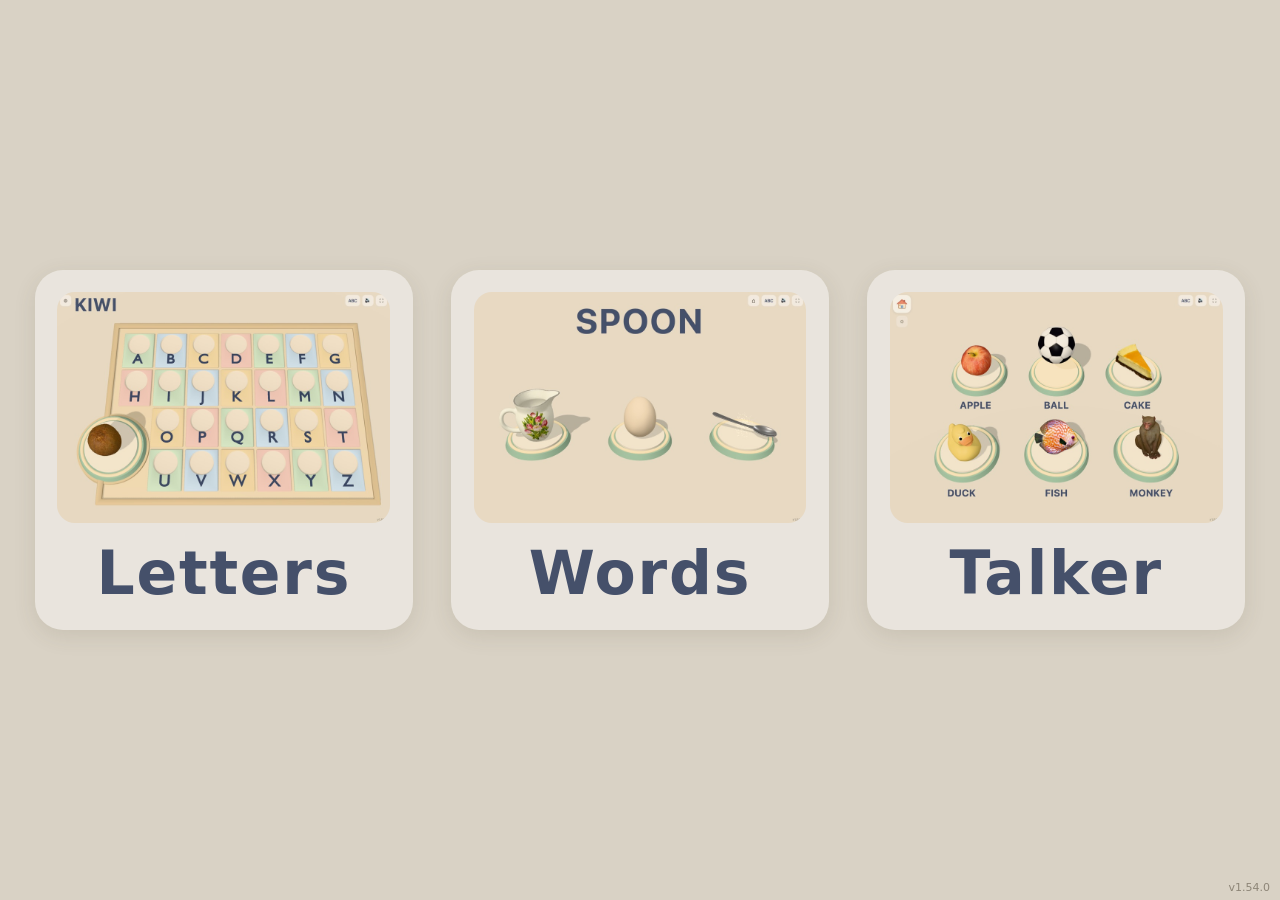
==== index.html @ b6e57cfb "v1.54.0: Sonia (Azure en-GB-SoniaNeural) recorded voice for every word, Find the …, and letter lines" ====
<!doctype html>
<html lang="en">
<head>
<meta charset="utf-8">
<meta name="viewport" content="width=device-width, initial-scale=1, viewport-fit=cover, user-scalable=no">
<meta name="theme-color" content="#d9d2c5">
<title>Mystery Box</title>
<link rel="manifest" href="manifest.webmanifest">
<link rel="icon" href="icon.svg">
<style>
  html, body { margin: 0; height: 100%; overflow: hidden; background: #d9d2c5; overscroll-behavior: none;
         -webkit-touch-callout: none; -webkit-user-select: none; user-select: none; -webkit-tap-highlight-color: transparent; touch-action: none; }
  main { height: 100dvh; display: flex; align-items: center; justify-content: center; gap: 3vw; padding: 0 4vw; box-sizing: border-box; }
  /* one big card per game: a picture of it and its name */
  a.game { display: flex; flex-direction: column; align-items: center; gap: 2.2dvh; text-decoration: none; color: #45506a;
           background: rgba(255,255,255,.4); border-radius: 28px; padding: 2.5dvh 2.5dvh 3dvh; box-shadow: 0 6px 22px rgba(80,70,50,.12);
           transition: transform .5s ease; }
  a.game:active { transform: scale(.97); }
  a.game img { display: block; width: min(26vw, 50dvh * 1.44); aspect-ratio: 1.44; object-fit: cover; border-radius: 18px; }
  a.game span { font: 700 clamp(28px, 7dvh, 60px)/1 system-ui, -apple-system, sans-serif; letter-spacing: .03em; }
  #ver { position: fixed; right: 10px; bottom: 6px; font: 11px system-ui, sans-serif; color: #8d8577; pointer-events: none; }
</style>
</head>
<body>
<main>
  <a class="game" href="letters.html"><img src="assets/splash/letters.jpg?v=1.54.0" alt=""><span>Letters</span></a>
  <a class="game" href="words.html"><img src="assets/splash/words.jpg?v=1.54.0" alt=""><span>Words</span></a>
  <a class="game" href="talk.html"><img src="assets/splash/talk.jpg?v=1.54.0" alt=""><span>Talker</span></a>
</main>
<div id="ver">v1.54.0</div>
<script>
  for (const ev of ['gesturestart', 'gesturechange', 'gestureend', 'dblclick', 'contextmenu']) document.addEventListener(ev, e => e.preventDefault(), { passive: false });
  document.addEventListener('touchmove', e => e.preventDefault(), { passive: false });
</script>
</body>
</html>
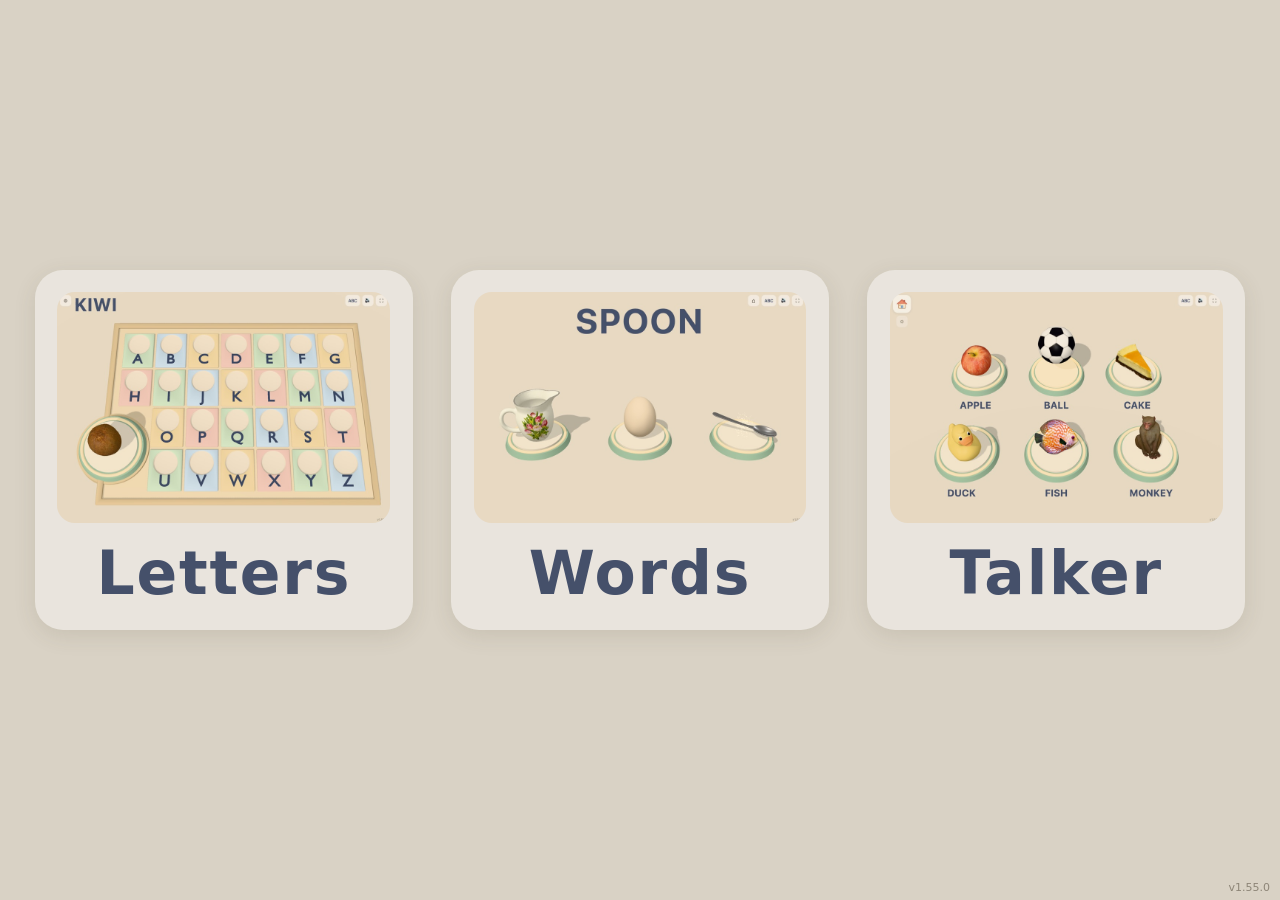
==== commit 84b5ddfe: "v1.55.0: letter flags - when a placed object hides a letter from the camera, a small flag with that " ====
--- a/index.html
+++ b/index.html
@@ -23,11 +23,11 @@
 </head>
 <body>
 <main>
-  <a class="game" href="letters.html"><img src="assets/splash/letters.jpg?v=1.54.0" alt=""><span>Letters</span></a>
-  <a class="game" href="words.html"><img src="assets/splash/words.jpg?v=1.54.0" alt=""><span>Words</span></a>
-  <a class="game" href="talk.html"><img src="assets/splash/talk.jpg?v=1.54.0" alt=""><span>Talker</span></a>
+  <a class="game" href="letters.html"><img src="assets/splash/letters.jpg?v=1.55.0" alt=""><span>Letters</span></a>
+  <a class="game" href="words.html"><img src="assets/splash/words.jpg?v=1.55.0" alt=""><span>Words</span></a>
+  <a class="game" href="talk.html"><img src="assets/splash/talk.jpg?v=1.55.0" alt=""><span>Talker</span></a>
 </main>
-<div id="ver">v1.54.0</div>
+<div id="ver">v1.55.0</div>
 <script>
   for (const ev of ['gesturestart', 'gesturechange', 'gestureend', 'dblclick', 'contextmenu']) document.addEventListener(ev, e => e.preventDefault(), { passive: false });
   document.addEventListener('touchmove', e => e.preventDefault(), { passive: false });
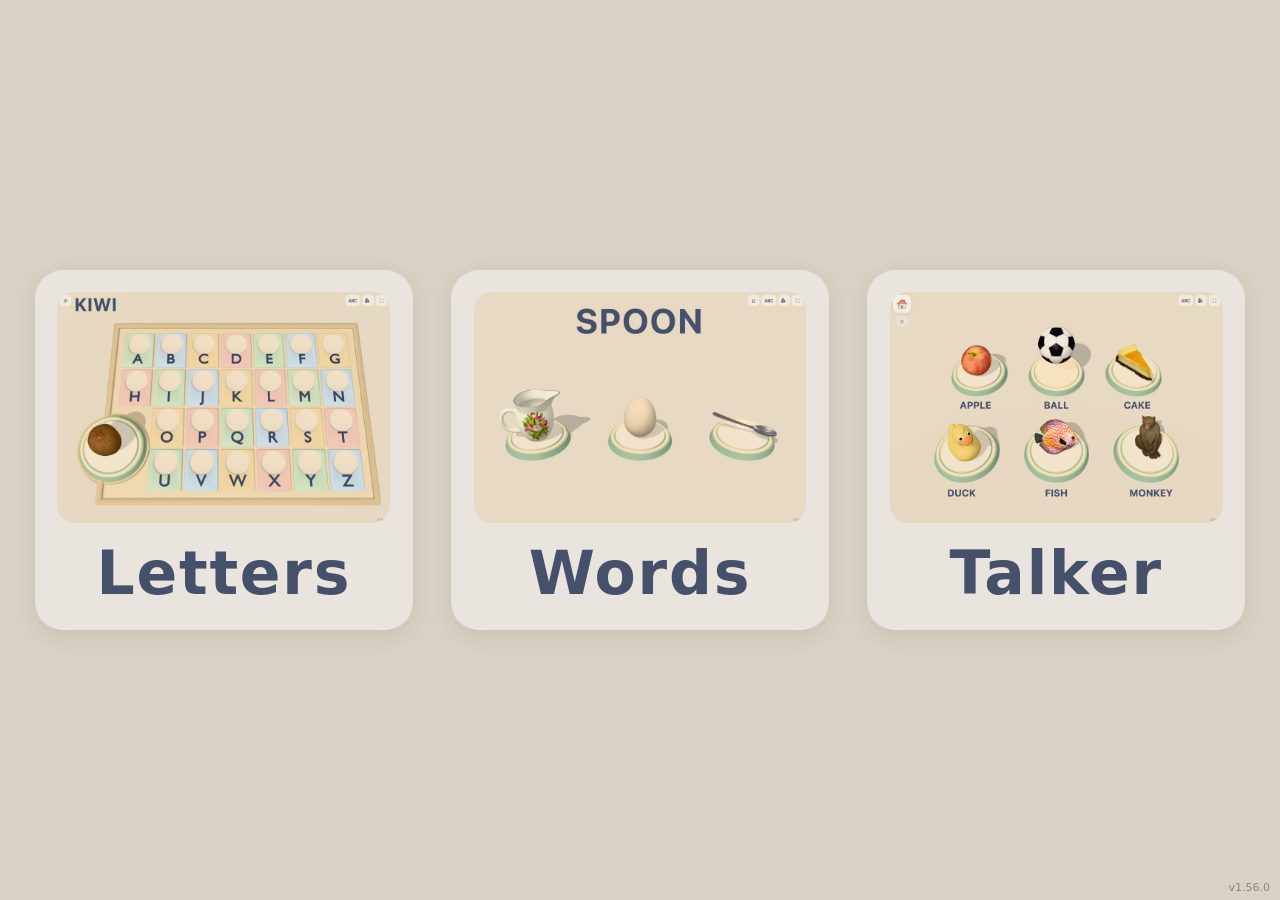
==== commit 912cf8b9: "v1.56.0: Letters board seen straight on from above; objects tip towards the camera to be seen side o" ====
--- a/index.html
+++ b/index.html
@@ -23,11 +23,11 @@
 </head>
 <body>
 <main>
-  <a class="game" href="letters.html"><img src="assets/splash/letters.jpg?v=1.55.0" alt=""><span>Letters</span></a>
-  <a class="game" href="words.html"><img src="assets/splash/words.jpg?v=1.55.0" alt=""><span>Words</span></a>
-  <a class="game" href="talk.html"><img src="assets/splash/talk.jpg?v=1.55.0" alt=""><span>Talker</span></a>
+  <a class="game" href="letters.html"><img src="assets/splash/letters.jpg?v=1.56.0" alt=""><span>Letters</span></a>
+  <a class="game" href="words.html"><img src="assets/splash/words.jpg?v=1.56.0" alt=""><span>Words</span></a>
+  <a class="game" href="talk.html"><img src="assets/splash/talk.jpg?v=1.56.0" alt=""><span>Talker</span></a>
 </main>
-<div id="ver">v1.55.0</div>
+<div id="ver">v1.56.0</div>
 <script>
   for (const ev of ['gesturestart', 'gesturechange', 'gestureend', 'dblclick', 'contextmenu']) document.addEventListener(ev, e => e.preventDefault(), { passive: false });
   document.addEventListener('touchmove', e => e.preventDefault(), { passive: false });
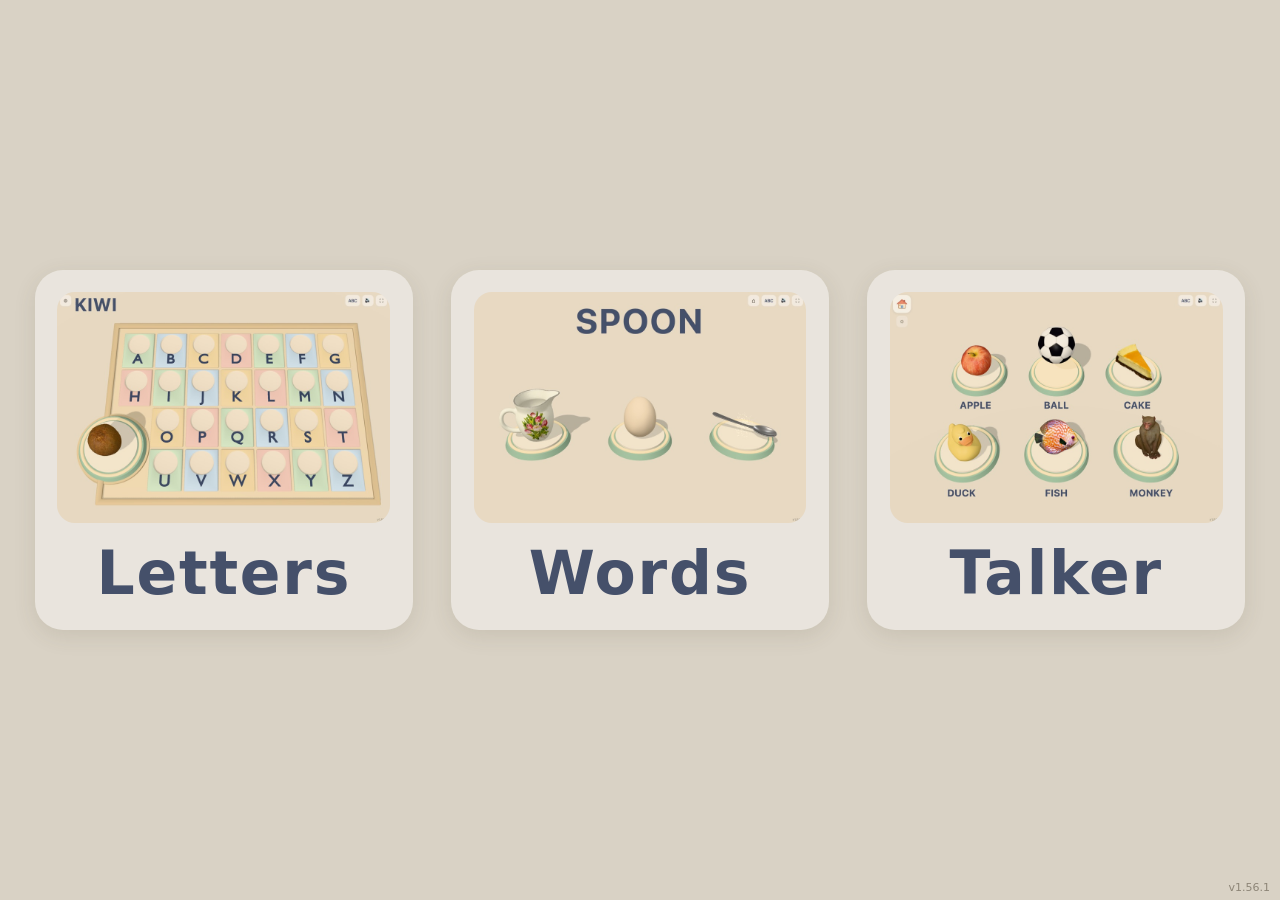
==== commit 48fece3a: "v1.56.1: nest lies face up; side-on objects centred on their spot and eased to fit their space Co-Au" ====
--- a/index.html
+++ b/index.html
@@ -23,11 +23,11 @@
 </head>
 <body>
 <main>
-  <a class="game" href="letters.html"><img src="assets/splash/letters.jpg?v=1.56.0" alt=""><span>Letters</span></a>
-  <a class="game" href="words.html"><img src="assets/splash/words.jpg?v=1.56.0" alt=""><span>Words</span></a>
-  <a class="game" href="talk.html"><img src="assets/splash/talk.jpg?v=1.56.0" alt=""><span>Talker</span></a>
+  <a class="game" href="letters.html"><img src="assets/splash/letters.jpg?v=1.56.1" alt=""><span>Letters</span></a>
+  <a class="game" href="words.html"><img src="assets/splash/words.jpg?v=1.56.1" alt=""><span>Words</span></a>
+  <a class="game" href="talk.html"><img src="assets/splash/talk.jpg?v=1.56.1" alt=""><span>Talker</span></a>
 </main>
-<div id="ver">v1.56.0</div>
+<div id="ver">v1.56.1</div>
 <script>
   for (const ev of ['gesturestart', 'gesturechange', 'gestureend', 'dblclick', 'contextmenu']) document.addEventListener(ev, e => e.preventDefault(), { passive: false });
   document.addEventListener('touchmove', e => e.preventDefault(), { passive: false });
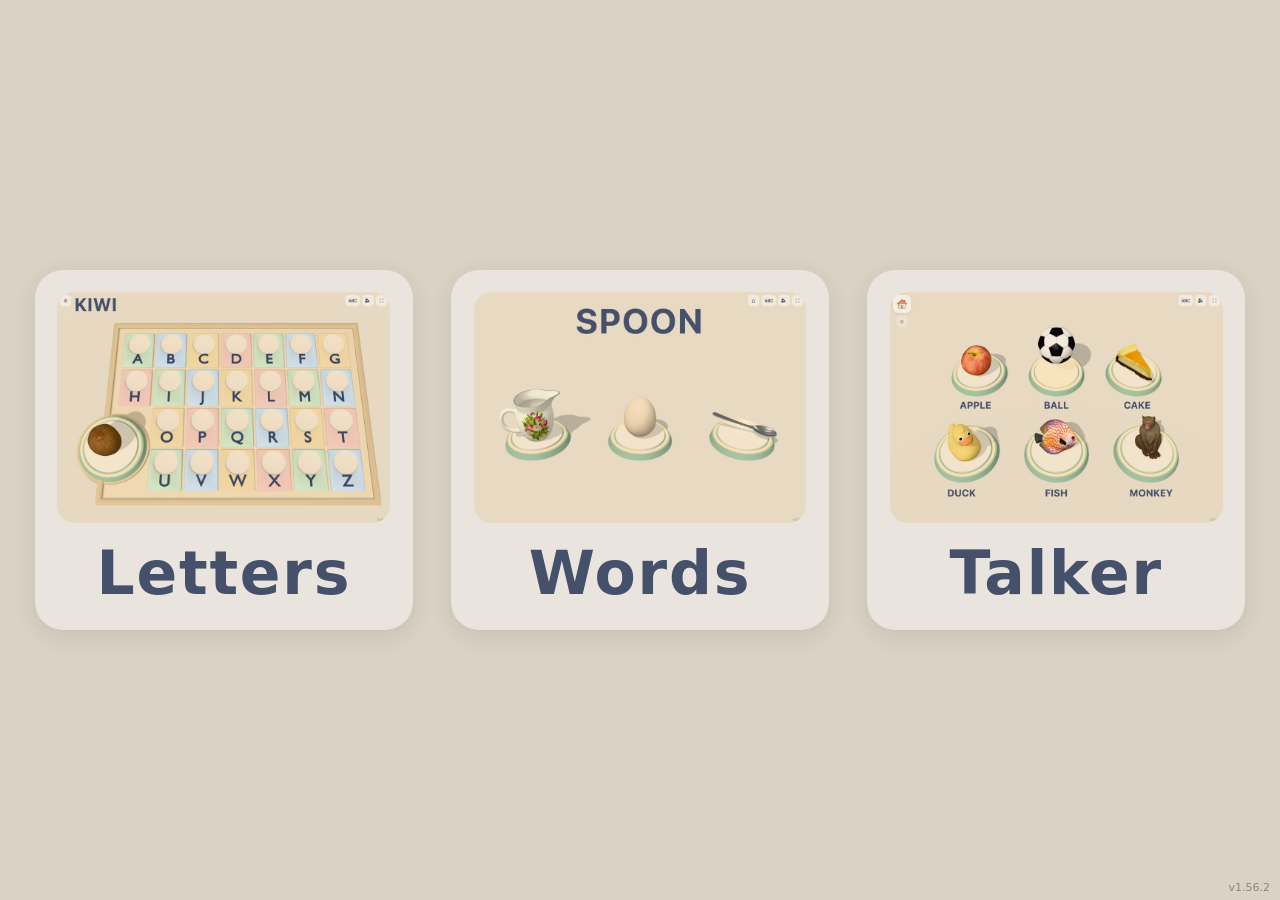
==== commit ba3e4edd: "v1.56.2: setup sliders work again side on (tilt, size, left/right, back/front); old angled-camera ti" ====
--- a/index.html
+++ b/index.html
@@ -23,11 +23,11 @@
 </head>
 <body>
 <main>
-  <a class="game" href="letters.html"><img src="assets/splash/letters.jpg?v=1.56.1" alt=""><span>Letters</span></a>
-  <a class="game" href="words.html"><img src="assets/splash/words.jpg?v=1.56.1" alt=""><span>Words</span></a>
-  <a class="game" href="talk.html"><img src="assets/splash/talk.jpg?v=1.56.1" alt=""><span>Talker</span></a>
+  <a class="game" href="letters.html"><img src="assets/splash/letters.jpg?v=1.56.2" alt=""><span>Letters</span></a>
+  <a class="game" href="words.html"><img src="assets/splash/words.jpg?v=1.56.2" alt=""><span>Words</span></a>
+  <a class="game" href="talk.html"><img src="assets/splash/talk.jpg?v=1.56.2" alt=""><span>Talker</span></a>
 </main>
-<div id="ver">v1.56.1</div>
+<div id="ver">v1.56.2</div>
 <script>
   for (const ev of ['gesturestart', 'gesturechange', 'gestureend', 'dblclick', 'contextmenu']) document.addEventListener(ev, e => e.preventDefault(), { passive: false });
   document.addEventListener('touchmove', e => e.preventDefault(), { passive: false });
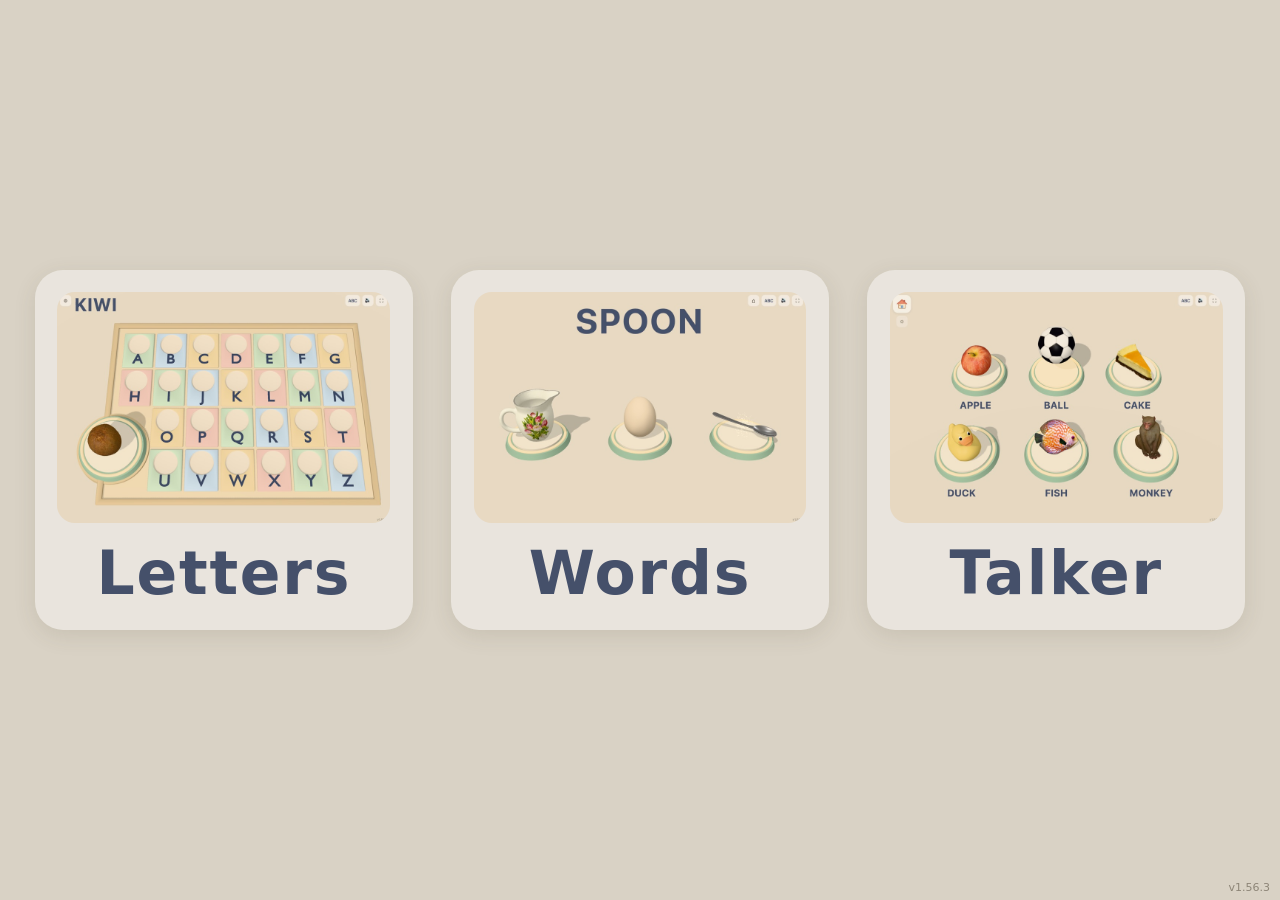
==== commit 5d97508c: "v1.56.3: Letters says 'S is for spoon' (Sonia) Co-Authored-By: Claude Opus 5.5 <noreply@anthropic.co" ====
--- a/index.html
+++ b/index.html
@@ -23,11 +23,11 @@
 </head>
 <body>
 <main>
-  <a class="game" href="letters.html"><img src="assets/splash/letters.jpg?v=1.56.2" alt=""><span>Letters</span></a>
-  <a class="game" href="words.html"><img src="assets/splash/words.jpg?v=1.56.2" alt=""><span>Words</span></a>
-  <a class="game" href="talk.html"><img src="assets/splash/talk.jpg?v=1.56.2" alt=""><span>Talker</span></a>
+  <a class="game" href="letters.html"><img src="assets/splash/letters.jpg?v=1.56.3" alt=""><span>Letters</span></a>
+  <a class="game" href="words.html"><img src="assets/splash/words.jpg?v=1.56.3" alt=""><span>Words</span></a>
+  <a class="game" href="talk.html"><img src="assets/splash/talk.jpg?v=1.56.3" alt=""><span>Talker</span></a>
 </main>
-<div id="ver">v1.56.2</div>
+<div id="ver">v1.56.3</div>
 <script>
   for (const ev of ['gesturestart', 'gesturechange', 'gestureend', 'dblclick', 'contextmenu']) document.addEventListener(ev, e => e.preventDefault(), { passive: false });
   document.addEventListener('touchmove', e => e.preventDefault(), { passive: false });
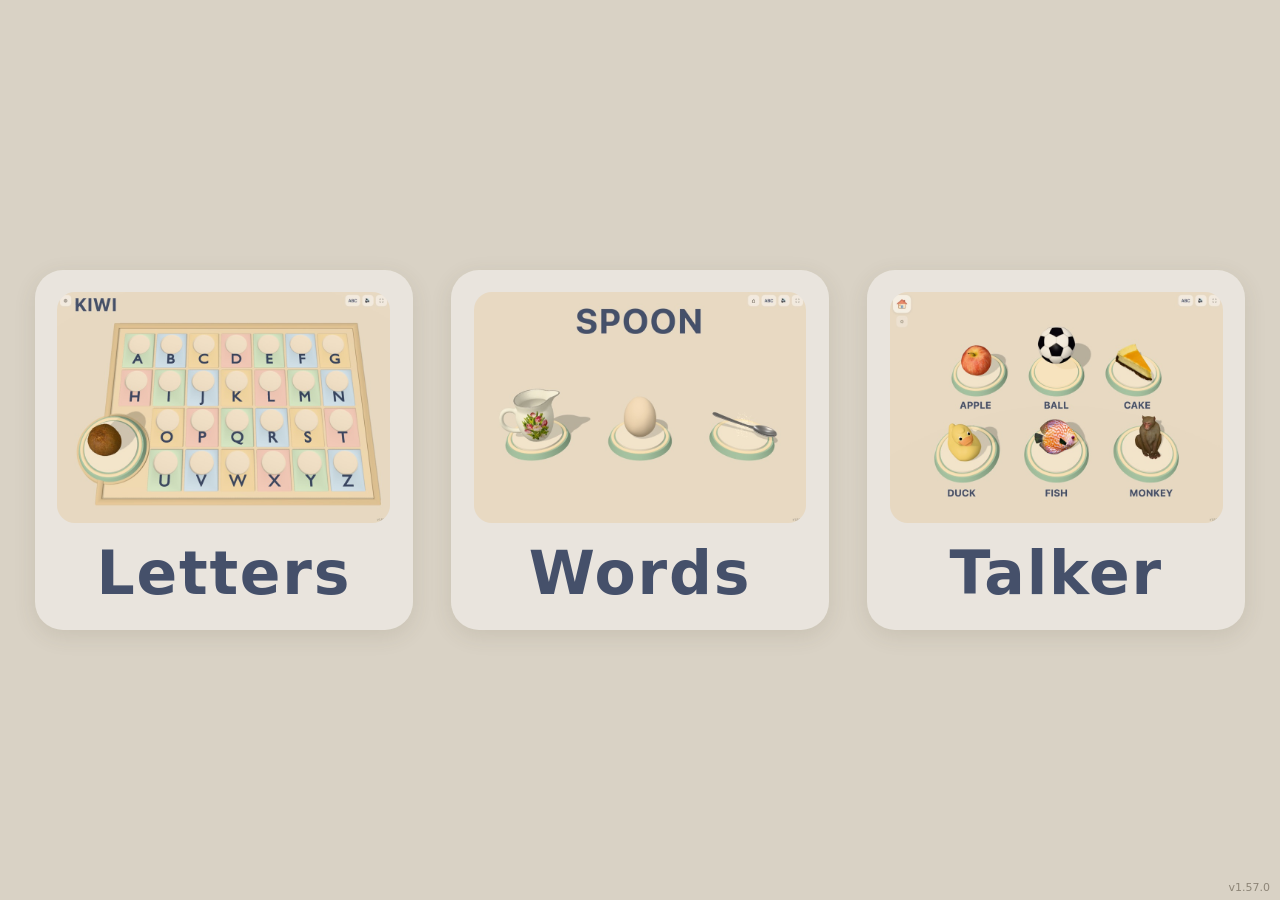
==== commit c3152b5b: "v1.57.0: newly appeared objects tumble slowly round all axes for 7s, then settle Co-Authored-By: Cla" ====
--- a/index.html
+++ b/index.html
@@ -23,11 +23,11 @@
 </head>
 <body>
 <main>
-  <a class="game" href="letters.html"><img src="assets/splash/letters.jpg?v=1.56.3" alt=""><span>Letters</span></a>
-  <a class="game" href="words.html"><img src="assets/splash/words.jpg?v=1.56.3" alt=""><span>Words</span></a>
-  <a class="game" href="talk.html"><img src="assets/splash/talk.jpg?v=1.56.3" alt=""><span>Talker</span></a>
+  <a class="game" href="letters.html"><img src="assets/splash/letters.jpg?v=1.57.0" alt=""><span>Letters</span></a>
+  <a class="game" href="words.html"><img src="assets/splash/words.jpg?v=1.57.0" alt=""><span>Words</span></a>
+  <a class="game" href="talk.html"><img src="assets/splash/talk.jpg?v=1.57.0" alt=""><span>Talker</span></a>
 </main>
-<div id="ver">v1.56.3</div>
+<div id="ver">v1.57.0</div>
 <script>
   for (const ev of ['gesturestart', 'gesturechange', 'gestureend', 'dblclick', 'contextmenu']) document.addEventListener(ev, e => e.preventDefault(), { passive: false });
   document.addEventListener('touchmove', e => e.preventDefault(), { passive: false });
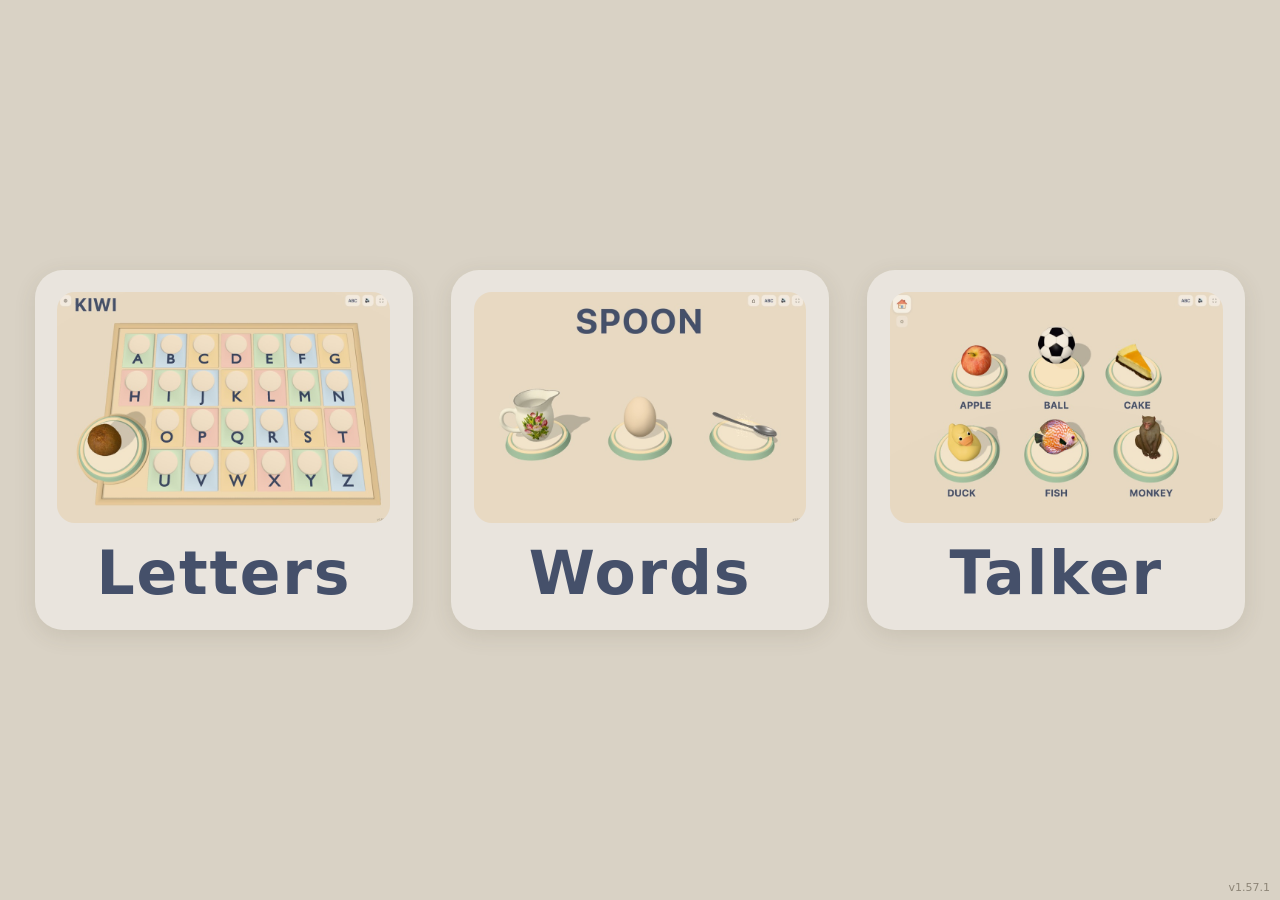
==== commit 866e733c: "v1.57.1: tumbling objects rise clear of the pad/table while they turn, then settle Co-Authored-By: C" ====
--- a/index.html
+++ b/index.html
@@ -23,11 +23,11 @@
 </head>
 <body>
 <main>
-  <a class="game" href="letters.html"><img src="assets/splash/letters.jpg?v=1.57.0" alt=""><span>Letters</span></a>
-  <a class="game" href="words.html"><img src="assets/splash/words.jpg?v=1.57.0" alt=""><span>Words</span></a>
-  <a class="game" href="talk.html"><img src="assets/splash/talk.jpg?v=1.57.0" alt=""><span>Talker</span></a>
+  <a class="game" href="letters.html"><img src="assets/splash/letters.jpg?v=1.57.1" alt=""><span>Letters</span></a>
+  <a class="game" href="words.html"><img src="assets/splash/words.jpg?v=1.57.1" alt=""><span>Words</span></a>
+  <a class="game" href="talk.html"><img src="assets/splash/talk.jpg?v=1.57.1" alt=""><span>Talker</span></a>
 </main>
-<div id="ver">v1.57.0</div>
+<div id="ver">v1.57.1</div>
 <script>
   for (const ev of ['gesturestart', 'gesturechange', 'gestureend', 'dblclick', 'contextmenu']) document.addEventListener(ev, e => e.preventDefault(), { passive: false });
   document.addEventListener('touchmove', e => e.preventDefault(), { passive: false });
